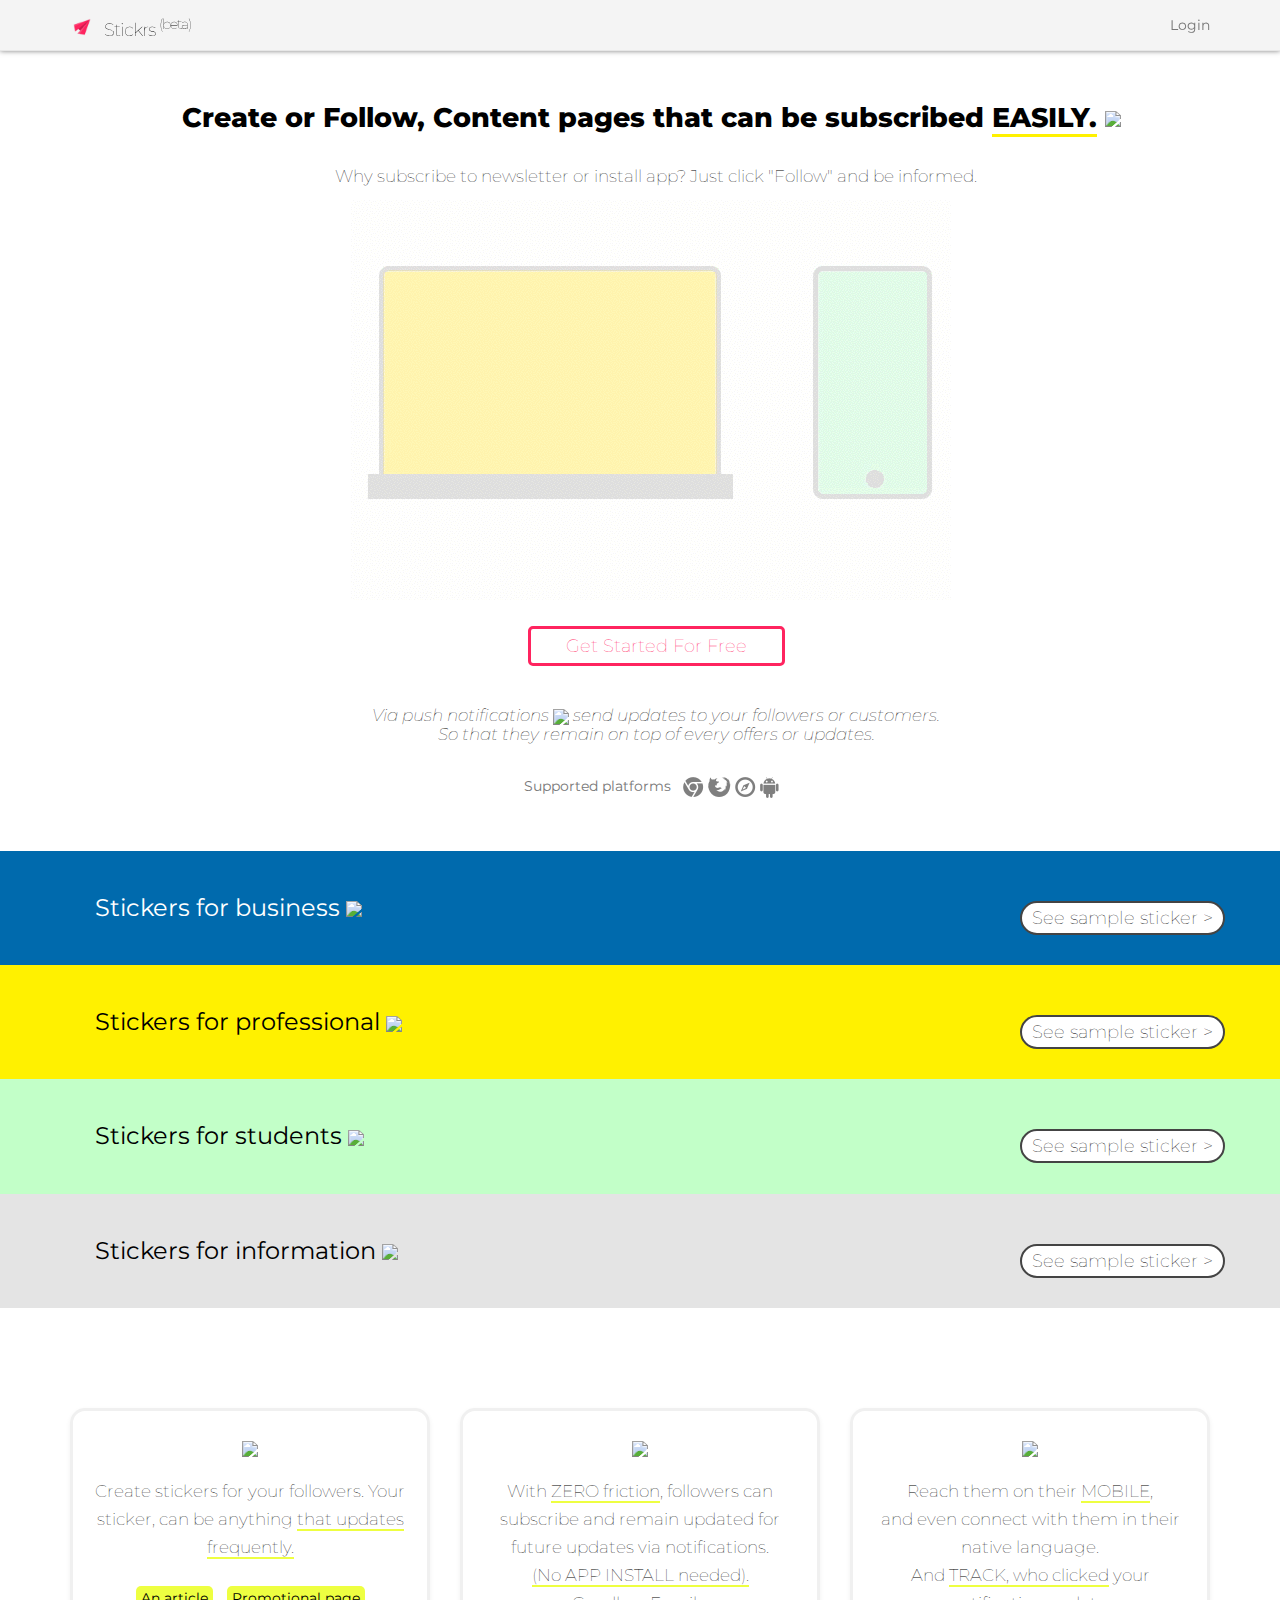
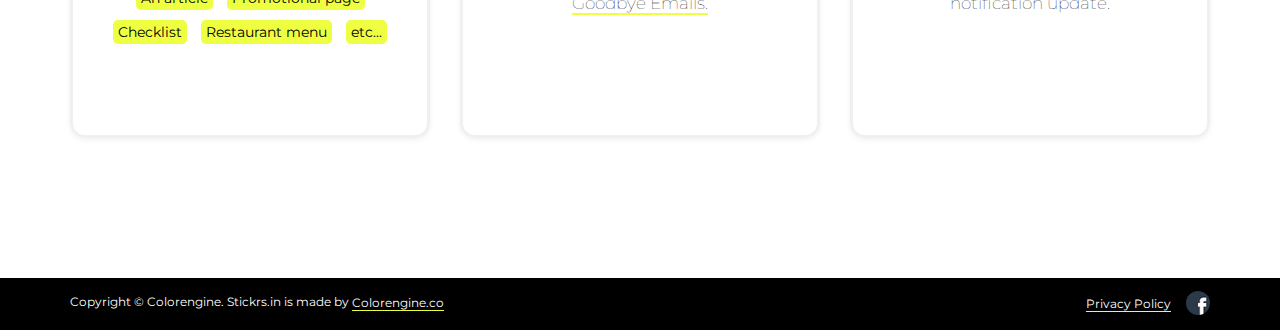
==== index.html @ da150a18 "content change" ====
<!DOCTYPE html>
<html lang="en">
  <head>
    <meta http-equiv="Content-Type" content="text/html; charset=UTF-8">
    <meta charset="UTF-8">
    <meta name="viewport" content="width=device-width">
    <title>Stickers</title>
    <link rel="stylesheet" href="./css/normalize.css">
    <link href='https://fonts.googleapis.com/css?family=Montserrat:400,700' rel='stylesheet' type='text/css'>
    <link rel="stylesheet" href="./css/bootstrap.min.css">
    <link rel="stylesheet" href="./css/index.css">
    <meta property="og:url" content="http://stickrs.in/">
    <meta property="og:title" content="Stickrs.in">
    <meta property="og:image" content="http://stickrs.in/img/fbog.png">
    <meta property="og:site_name" content="Stickrs.in">
    <meta property="og:description" content="Stickrs.in : Create or Follow, Content pages that can be subscribed easily, via push notifications send updates to followers. Your users FOLLOW and you BRODCAST. Easy way to keep and be updated.">
    <meta name="description" content="Stickrs.in : Create or Follow, Content pages that can be subscribed easily, via push notifications send updates to followers. Your users FOLLOW and you BRODCAST. Easy way to keep and be updated.">
        <meta name="keywords" content="push notification service, push notification app, push notifications web app, notifications web app, html5 push notifications, web app push notification,push service,push notification providers,web push,push notifications for web apps,content marketing,online content marketing,content marketing tools,content marketing platform,content marketing trends,content marketing b2b,email marketing content,mobile content marketing,video content marketing,content sharing sites,cms,internet marketing,web marketing,marketing online,affiliate marketing,digital marketing,viral marketing,online marketing tools,marketing tools,b2b and b2c marketing,b2c websites,business to consumer marketing,b2c online marketing,b2c marketing automation,email marketing software">
    <script src="./js/jquery.js"></script>
    <link rel="shortcut icon" href="./img/logo-16.png">
  </head>
  <body>
    <div class="navbar navbar-default navbar-fixed-top">
      <div class="container">
        <div class="navbar-header">
          <a class="navbar-brand" href="#"><img src="./img/logo-64.png" height="24px">Stickrs <sup>(beta)</sup></a>
          
        </div>   
        <ul class="nav navbar-nav navbar-right">
            <li><a href="https://my.stickrs.in/manage">Login</a></li>
            <!-- <li><a href="#"><i class="glyphicon glyphicon-menu-hamburger"></i></a></li> -->
          </ul>    
      </div>
    </div>
    <div class="container indexpage">
      
<div class="jumbotron">
	<div class="row">
	<div class="box col-md-12 col-xs-12">
        <h1>Create or Follow, Content pages that can be subscribed <span>EASILY.</span> <img src="https://assets-cdn.github.com/images/icons/emoji/unicode/1f60e.png?v6" width="32px" class="emoji"></h1>
        <p>Why subscribe to newsletter or install app? Just click "Follow" and be informed.</p>
        <img class="heroimg" src="img/stickr-front.gif" />
        <p>
          <a href="https://my.stickrs.in/manage" class="btn btn-lg signupJ" style="">Get Started For Free</a>
        </p>
          <p class="noapp">Via push notifications <img src="https://assets-cdn.github.com/images/icons/emoji/unicode/1f514.png?v6" class="emoji" width="24px;"> send updates to your followers or customers.<br/>So that they remain on top of every offers or updates.<br/><br/></p>
        <div class="support">
            Supported platforms&nbsp;&nbsp;
            <img src="./img/chrome.png" alt="" title="Works on Chrome">
            <img src="./img/firefox.png" alt="" title="Works on Firefox">
            <img src="./img/safari.png" alt="" title="Works on Safari">
            <img src="./img/android.png" alt="" title="Works on Android (Chrome)">
        </div>       
    </div>
    </div>
</div>
</div>
<div class="section blue">
  <div class="container">
    <header>
      Stickers for business <img src="https://assets-cdn.github.com/images/icons/emoji/unicode/1f4bc.png?v6" class="emoji">
    </header>
    <a href="https://my.stickrs.in/9/break-it" target="_blank" class="btn btn-lg">See sample sticker &#62;</a>
  </div>
</div>
<div class="section orange">
  <div class="container">
    <header>
      Stickers for professional <img src="https://assets-cdn.github.com/images/icons/emoji/unicode/1f472.png?v6" class="emoji">
    </header>
    <a target="_blank" href="https://my.stickrs.in/7/break-it" class="btn btn-lg">See sample sticker &#62;</a>
  </div>
</div>
<div class="section green">
  <div class="container">
    <header>
      Stickers for students <img src="https://assets-cdn.github.com/images/icons/emoji/unicode/1f466.png?v6" class="emoji">
    </header>
    <a  href="https://my.stickrs.in/8/break-it" class="btn btn-lg" target="_blank" >See sample sticker &#62;</a>
  </div>
</div>
<div class="section grey">
  <div class="container">
    <header>
      Stickers for information <img src="https://assets-cdn.github.com/images/icons/emoji/unicode/1f4d6.png?v6" class="emoji">
    </header>
    <a href="https://my.stickrs.in/10/break-it" target="_blank" class="btn btn-lg">See sample sticker &#62;</a>
  </div>
</div>
<br/><br/><br/>
<div class="container">
<div class="content">
	<div class="row banners banner1">
		<div class="col-md-4 col-xs-12 boxer">
      <div>
        <img src="https://assets-cdn.github.com/images/icons/emoji/unicode/1f4c4.png?v6" class="emoji">
        <p>Create stickers for your followers. Your sticker, can be anything <span>that updates frequently.</span>
            <ul>
              <li>An article</li>
              <li>Promotional page</li>
              <li>Checklist</li>
              <li>Restaurant menu</li>
              <li>etc...</li>
            </ul>
        </p>
      </div>
		</div>
    <div class="col-md-4 col-xs-12 boxer">
      <div>
            <img src="https://assets-cdn.github.com/images/icons/emoji/unicode/1f514.png?v6" class="emoji">
            <p>With <span>ZERO friction</span>, followers can subscribe
      and remain updated for future updates via notifications. <br/><span>(No APP INSTALL needed).<br/>Goodbye Emails.</span></p>
      </div>
    </div>
    <div class="col-md-4 col-xs-12 boxer">
      <div>
            <img src="https://assets-cdn.github.com/images/icons/emoji/unicode/1f3af.png?v6" class="emoji">
            <p>Reach them on their <span>MOBILE</span>,<br>
      and even connect with them in their native language.<br/>
          And <span>TRACK, who clicked</span> your notification update.
      </p>
      </div>
    </div>
	</div>
</div>

    </div> 
    <footer>
      <div class="container">
        <div class="frow">
          Copyright © Colorengine. Stickrs.in is made by <a href="http://colorengine.co" target="_blank">Colorengine.co</a>
        </div>
        <div class="pull-right frowl">
          <div class="links">
            <a href="privacy.html">Privacy Policy</a>
            &nbsp;&nbsp;&nbsp;
            <a href="https://www.facebook.com/stickrs.in" class="social" target="_blank"><img src="img/facebook.jpg"/></a>
          </div>
        </div>
      </div>
    </footer>
    
  <script src="./js/flat-ui.min.js"></script>
  <script>
  (function(i,s,o,g,r,a,m){i['GoogleAnalyticsObject']=r;i[r]=i[r]||function(){
  (i[r].q=i[r].q||[]).push(arguments)},i[r].l=1*new Date();a=s.createElement(o),
  m=s.getElementsByTagName(o)[0];a.async=1;a.src=g;m.parentNode.insertBefore(a,m)
  })(window,document,'script','//www.google-analytics.com/analytics.js','ga');

  ga('create', 'UA-71706753-1', 'auto');
  ga('send', 'pageview');

</script>
</body></html>
---- css/index.css ----
body{
	padding-top: 60px;
	font-family: 'Montserrat', sans-serif;
	background: #fff;
}
.indexpage{}


.navbar-default .navbar-brand{
  font-weight: 100;
    color: black;
    letter-spacing: -1px;
    font-size: 18px;
}
.navbar-right.navbar-nav>li>a{
	font-size: 14px;
}
.navbar-nav>li>a:hover{
	color:#FF245F !important;
}
.navbar-header {
    float: left;
}
.navbar-nav>li>a {
    padding-top: 15px;
    padding-bottom: 15px;
}
.navbar-right {
    float: right!important;
    margin-right: -15px;
}
.navbar-nav>li {
    float: left;
}
.navbar-brand > img{
  display: inline;
  margin-right: 10px;
  vertical-align: -3px;
}
.navbar-default{
background: #f4f4f4;
    box-shadow: 0 0px 5px rgba(0,0,0,0.5);
}
.container .jumbotron, .container-fluid .jumbotron {
    padding-right: 10px;
    padding-left: 10px;
    padding:2% 2% 2% 4%;
    border-radius: 0px;
    background-color: transparent;
    color: black;
    font-size: 18px;
    background-repeat: no-repeat;
    background-position: center;
    background-attachment: fixed;
    vertical-align: middle;
    border-radius: 8px;
    text-align: center;

}
.jumbotron img.heroimg{
	margin:6px 0px;
	margin-top: 0px;
	max-width: 100%;
}
.jumbotron h1 {
    font-size: 150%;
    margin: 5px 0px;
    color: black;
    padding: 15px 15px;
    border-radius: 50px;
    margin-bottom: 20px;
    position: relative;
    font-weight: 800;
}
.jumbotron h1 span{
	border-bottom: 3px solid #FFF100; 
}
.support{
	font-size: 14px;
	color: #777;
}
.jumbotron p {
    margin-bottom: 15px;
    line-height: 18px;
    font-size: 95%;
    font-weight: 100;
    padding-left: 10px;
}
.jumbotron a{
	margin-bottom: 10px;
}
.jumbotron p.noapp{
	font-weight: 100;
	font-style: italic;
	margin-top: 30px;
}
.jumbotron .box{
	vertical-align: middle;
}
.jumbotron .box1{
	text-align: center;
}
.signupJ{
	display: inline-block;
	padding: 5px 35px;
	
	font-weight: 100 !important;
	border-radius: 5px !important;
	font-size: 18px;
	border: 3px solid #FF245F;
	background: white;
    -webkit-transition: all 0.15s ease-in-out;
    -moz-transition: all 0.15s ease-in-out;
    -ms-transition: all 0.15s ease-in-out;
    -o-transition: all 0.15s ease-in-out;
    transition: all 0.15s ease-in-out;
	margin-top: 20px;
	margin-bottom: 0px;
	top: 0px;
	position: relative;
	color: #FF245F !important;
}
.signupJ:hover{
	box-shadow: 0 5px 5px rgba(0,0,0,0.1);
	top:-2px;
	
	background: #FF245F;
	border: 3px solid #FF245F;
	color: white !important;
}
.boxer{
	font-size: 14px;
	text-align: center;
	
	margin-top: 10px;
	margin-bottom: 10px;
	
}
.boxer > div{
	border: 3px solid #f0f0f0;
    border-radius: 15px;
    padding: 30px 20px 0px;
    padding-top: 30px;

	min-height: 330px;
    box-shadow: 0 2px 5px rgba(0,0,0,0.06);
}
.boxer img{
	width: 64px;
	margin-bottom: 20px;
}
.boxer p{
	max-width: 320px;
	margin: auto;
}
.boxer p span{
	border-bottom: 2px solid #eeff41;
}
.boxer ul,.boxer li{
	padding: 0px;
	margin: 0px;
	list-style: none;
	display: block;
}
.boxer ul{
	max-width: 320px;
	margin: auto;

	margin-top: 20px;
}
.boxer li{
	display: inline-block;
	background: #eeff41;
	padding: 2px 5px;
	border-radius: 5px;
	margin: 5px;
}
.box1 >div {
    position: relative;
    padding-bottom: 56.25%;
    overflow: hidden;
    height: 0px;
    width: 100%;
}

.box1 > div iframe, .box1 > div object, .box1 > div embed {
    position: absolute;
    top: 0;
    left: 0;
    width: 100%;
    height: 100%;
}
.content{
	margin-top: 30px;
}
footer{
	background: black;
	color: white;
	font-size: 12px;
	margin-top: 30px;
}
footer a{
	color: #fff;
	border-bottom: 1px solid #eeff41;
}
footer a:hover{
	color: #eeff41;
}
.frow{
	padding: 15px 0px;
	width: 60%;
	display: inline-block;
}
.frowl{
	width: 40%;
    text-align: right;
    padding: 15px 0px;
}
.banners{
	color: black;
}
.banners p{
	font-size: 120%;
	font-weight: 100;
	color: black;
	line-height: 28px;
}
.banners .img{
	text-align: right;
}
.banners .img img{
	max-width: 100%;
}

.banners.right{
	text-align: right;
}
.banners.right .img{
	text-align: left;
}
.banners{
	margin-bottom: 100px;
}
.section{
	background: orange;
	color: white;
}
.section header{
	padding: 20px;
	font-size: 24px;
	width: 70%;
}
.section .container{
	padding: 20px;
	position: relative;
}
.section .btn{
	float: right;
	background: white;
	color: black;
	padding: 3px 10px;
	border-radius: 25px;
	font-weight: 100;
	border: 2px solid #444;
	position: absolute;
	right: 0px;
	top: 50px;
	-webkit-transition: all 0.15s ease-in-out;
    -moz-transition: all 0.15s ease-in-out;
    -ms-transition: all 0.15s ease-in-out;
    -o-transition: all 0.15s ease-in-out;
    transition: all 0.15s ease-in-out;
}
.section .btn:hover{
	right: 3px;
}
@-webkit-keyframes shake {
    0%, 100% {-webkit-transform: translateX(0);transform: translateX(0);}
    10%, 50%, 90% {-webkit-transform: translateX(-3px);transform: translateX(-3px);}
    30%, 70% {-webkit-transform: translateX(3px);transform: translateX(3px);}
}

@keyframes shake {
    0%, 100% {-webkit-transform: translateX(0);transform: translateX(0);}
    10%, 50%, 90% {-webkit-transform: translateX(-3px);transform: translateX(-3px);}
    30%, 70% {-webkit-transform: translateX(3px);transform: translateX(3px);}
}

.shake {
    -webkit-animation-name: shake;
            animation-name: shake;
}
.section:hover .btn{
	-webkit-animation-duration: 0.5s;
            animation-duration: 0.5s;
    -webkit-animation-fill-mode: both;
            animation-fill-mode: both;
    -webkit-animation-name: shake;
            animation-name: shake;
        
}
.section.blue{
	background: #006AAD;

}
.section.orange{
	background: #FFF100;
	color: black;
}
.section.grey{
	background: #e4e4e4;
	color: black;
}
.section.green{
	background: #C2FFC8;
	color: black;
}

footer a{
    vertical-align: middle;
}
footer a img{
    border-radius: 50%;
    -webkit-filter: grayscale(80%);
filter: grayscale(80%);
width: 24px;
margin-top: -2px;
opacity: 1;
}
footer a.social{
	text-decoration: none !important;
	border: none;
}

@media (max-width: 350px){
	.container {
		padding-right: 0px;
		padding-left: 0px;
	}
	.container .jumbotron, .container-fluid .jumbotron{
		padding: 0px;
	}
	.section header{
		padding: 20px;
		font-size: 16px;
		width: 80%;
    	line-height: 16px;
	}
	.section .container{
		padding: 0px;
	}
}
@media (max-width: 560px){
	.section header{
		padding: 20px;
		font-size: 16px;
    	line-height: 16px;
	}
	.section .container{
		padding: 0px;
	}
}
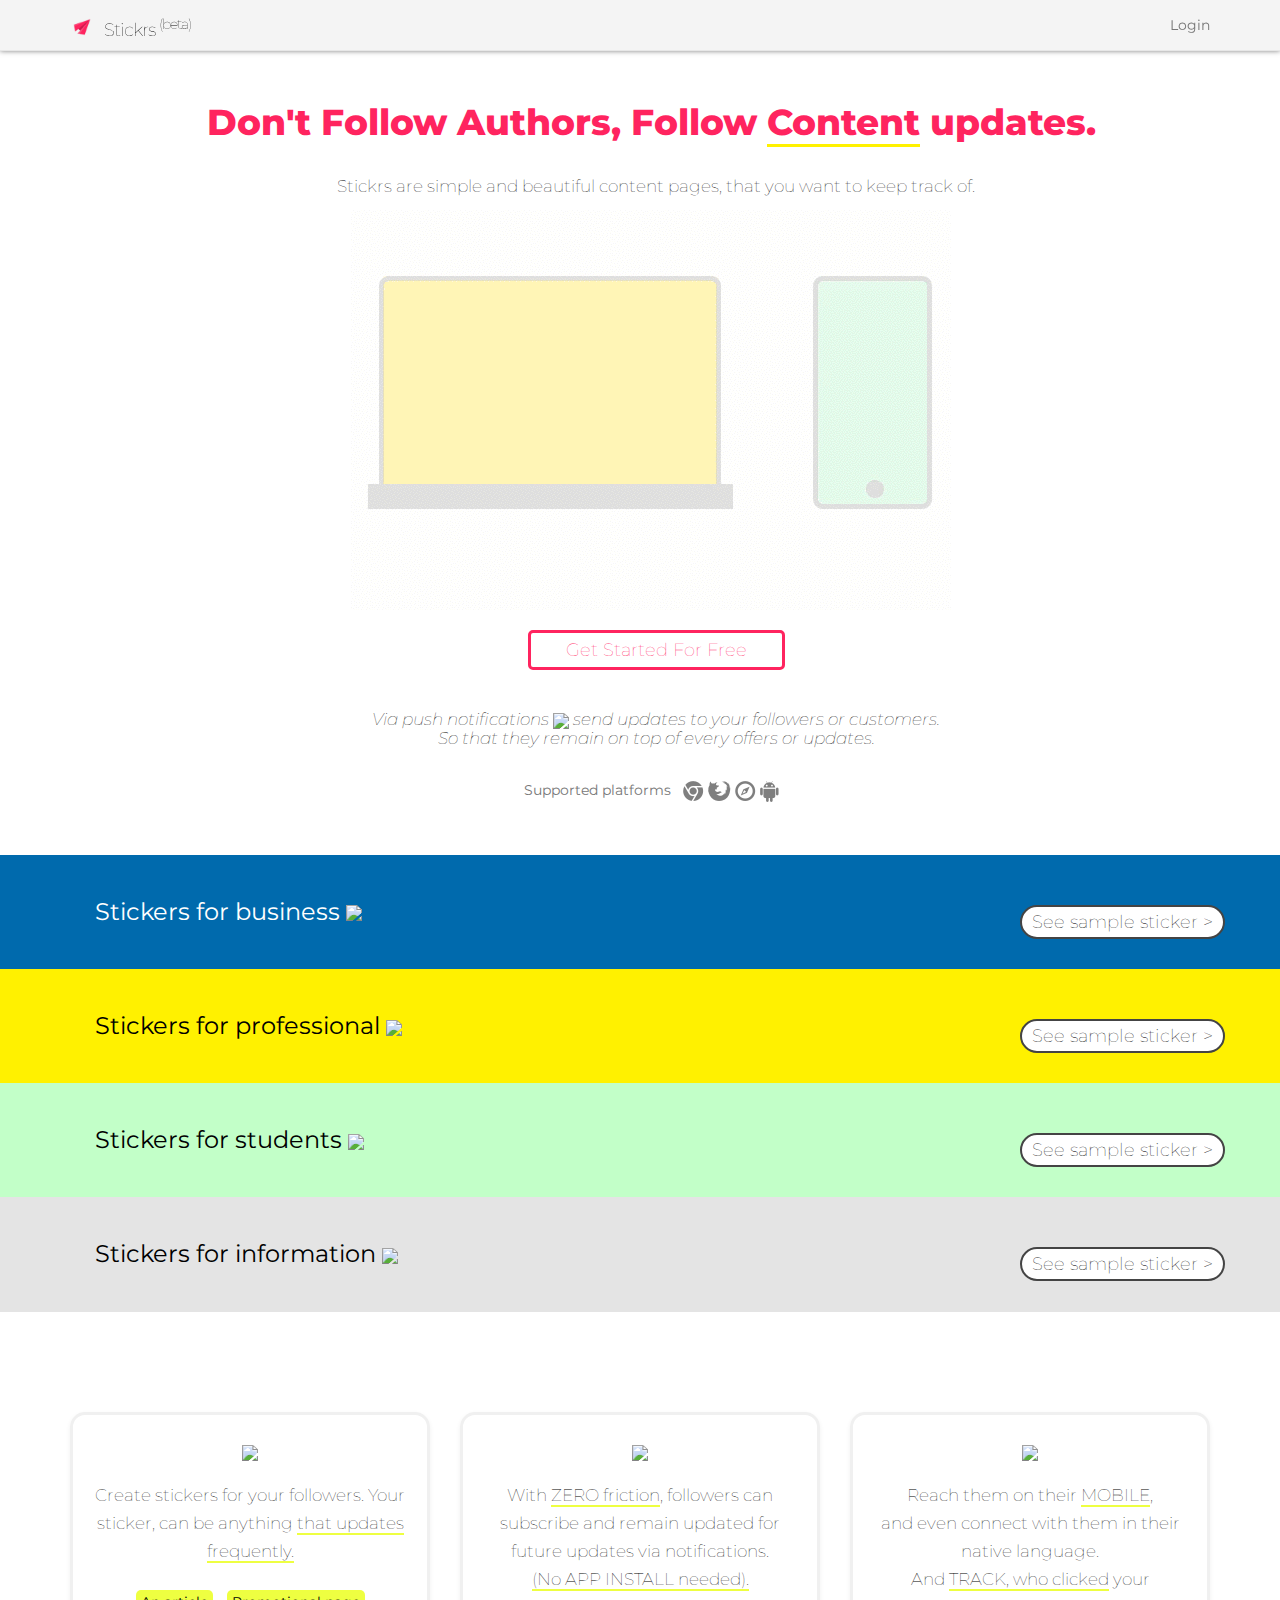
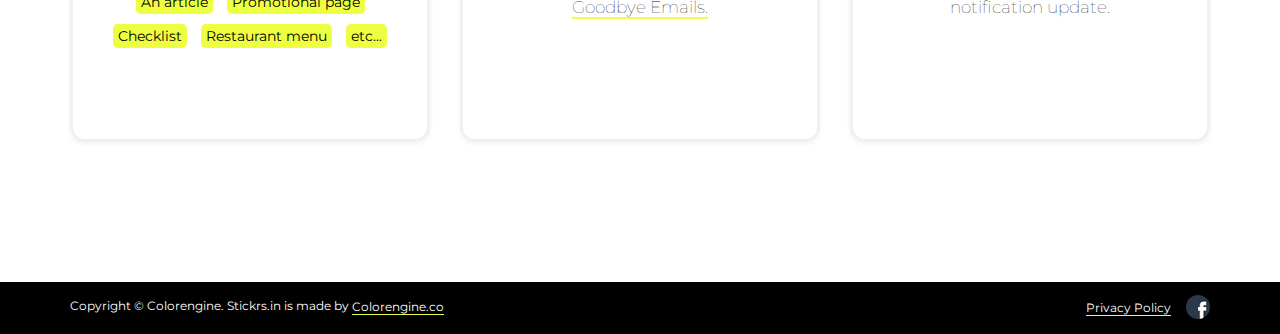
==== commit b1d381e0: "content upadtes" ====
--- a/index.html
+++ b/index.html
@@ -37,8 +37,8 @@
 <div class="jumbotron">
 	<div class="row">
 	<div class="box col-md-12 col-xs-12">
-        <h1>Create or Follow, Content pages that can be subscribed <span>EASILY.</span> <img src="https://assets-cdn.github.com/images/icons/emoji/unicode/1f60e.png?v6" width="32px" class="emoji"></h1>
-        <p>Why subscribe to newsletter or install app? Just click "Follow" and be informed.</p>
+        <h1>Don't Follow Authors, Follow <span>Content</span> updates.</h1>
+        <p>Stickrs are simple and beautiful content pages, that you want to keep track of.</p>
         <img class="heroimg" src="img/stickr-front.gif" />
         <p>
           <a href="https://my.stickrs.in/manage" class="btn btn-lg signupJ" style="">Get Started For Free</a>
--- a/css/index.css
+++ b/css/index.css
@@ -58,14 +58,14 @@
 
 }
 .jumbotron img.heroimg{
-	margin:6px 0px;
+	margin:0px 0px;
 	margin-top: 0px;
 	max-width: 100%;
 }
 .jumbotron h1 {
-    font-size: 150%;
+    font-size: 200%;
     margin: 5px 0px;
-    color: black;
+    color: #ff245f;
     padding: 15px 15px;
     border-radius: 50px;
     margin-bottom: 20px;
@@ -359,4 +359,4 @@
 	.section .container{
 		padding: 0px;
 	}
-}+}
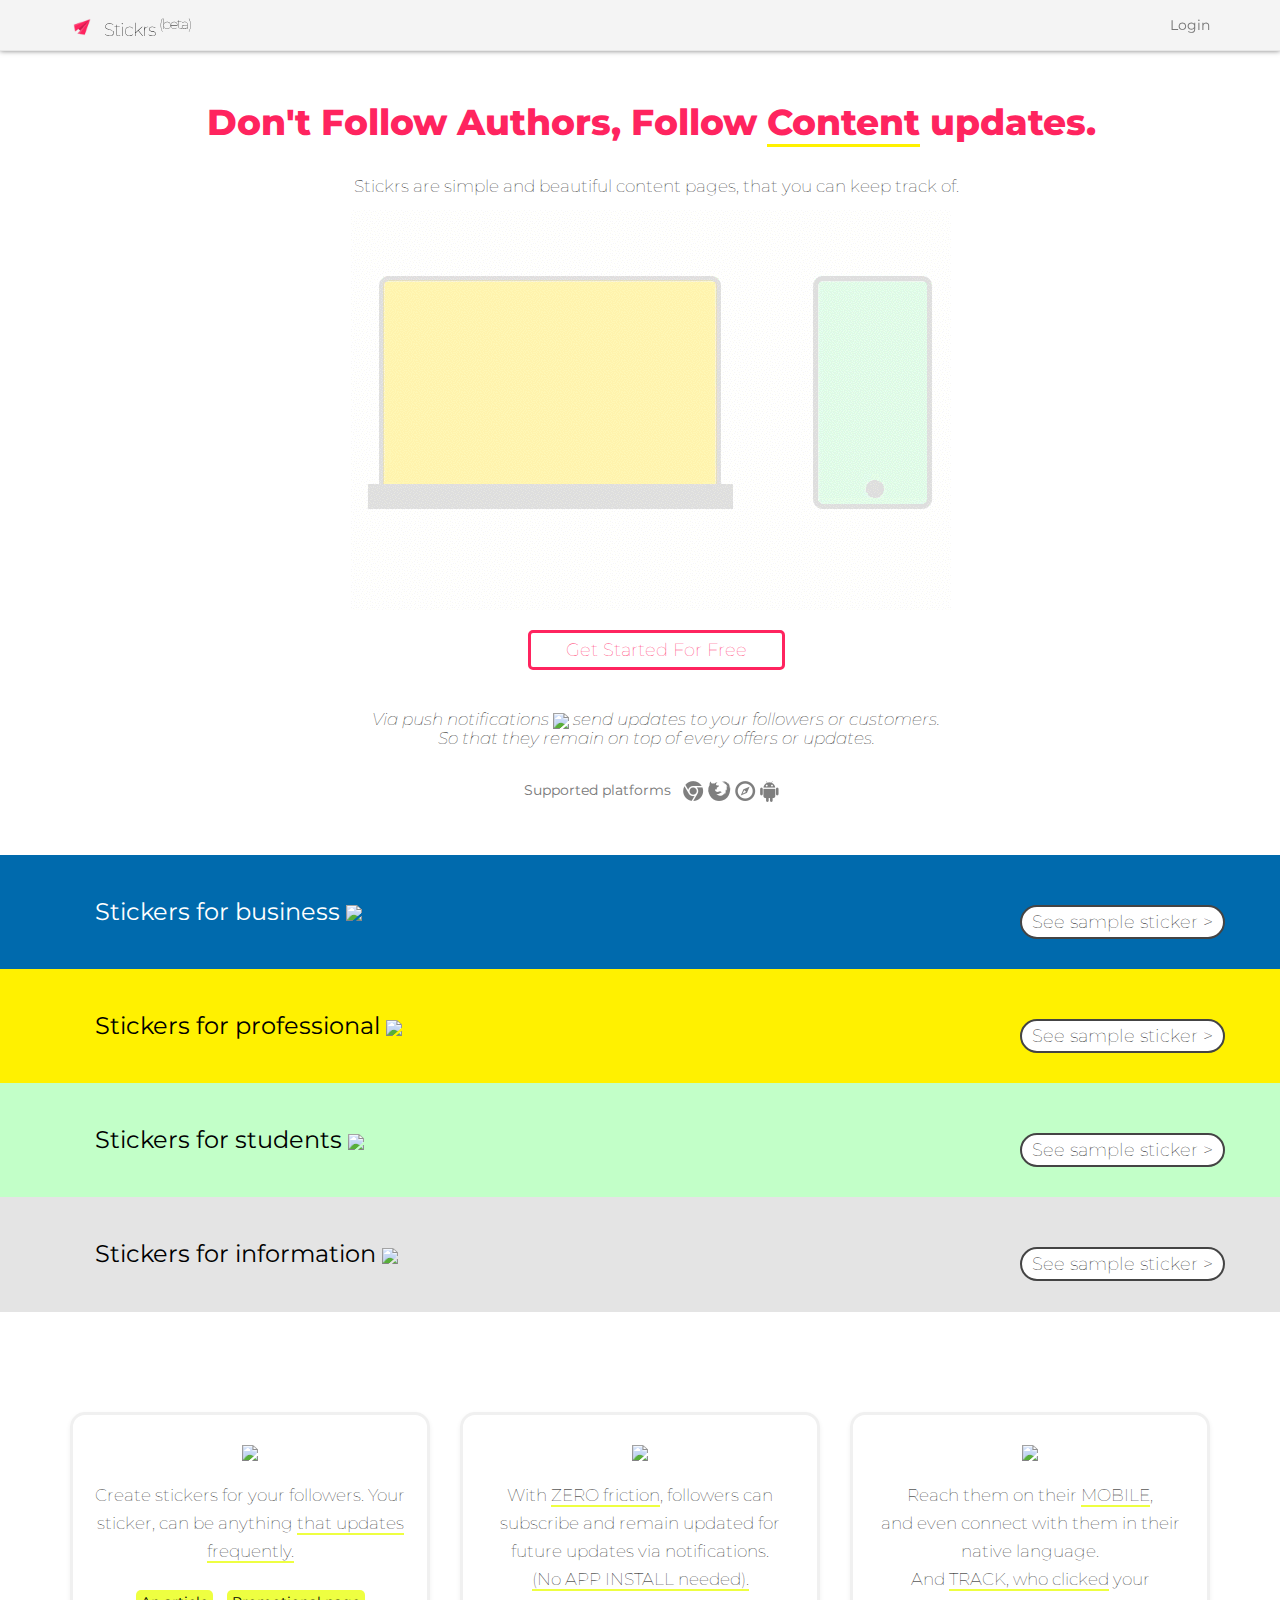
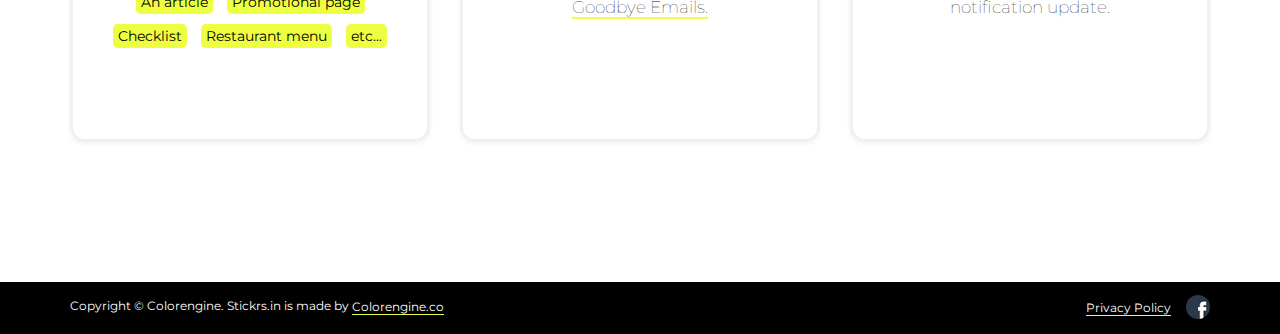
==== commit 998dfde3: "grammer updates" ====
--- a/index.html
+++ b/index.html
@@ -38,7 +38,7 @@
 	<div class="row">
 	<div class="box col-md-12 col-xs-12">
         <h1>Don't Follow Authors, Follow <span>Content</span> updates.</h1>
-        <p>Stickrs are simple and beautiful content pages, that you want to keep track of.</p>
+        <p>Stickrs are simple and beautiful content pages, that you can keep track of.</p>
         <img class="heroimg" src="img/stickr-front.gif" />
         <p>
           <a href="https://my.stickrs.in/manage" class="btn btn-lg signupJ" style="">Get Started For Free</a>
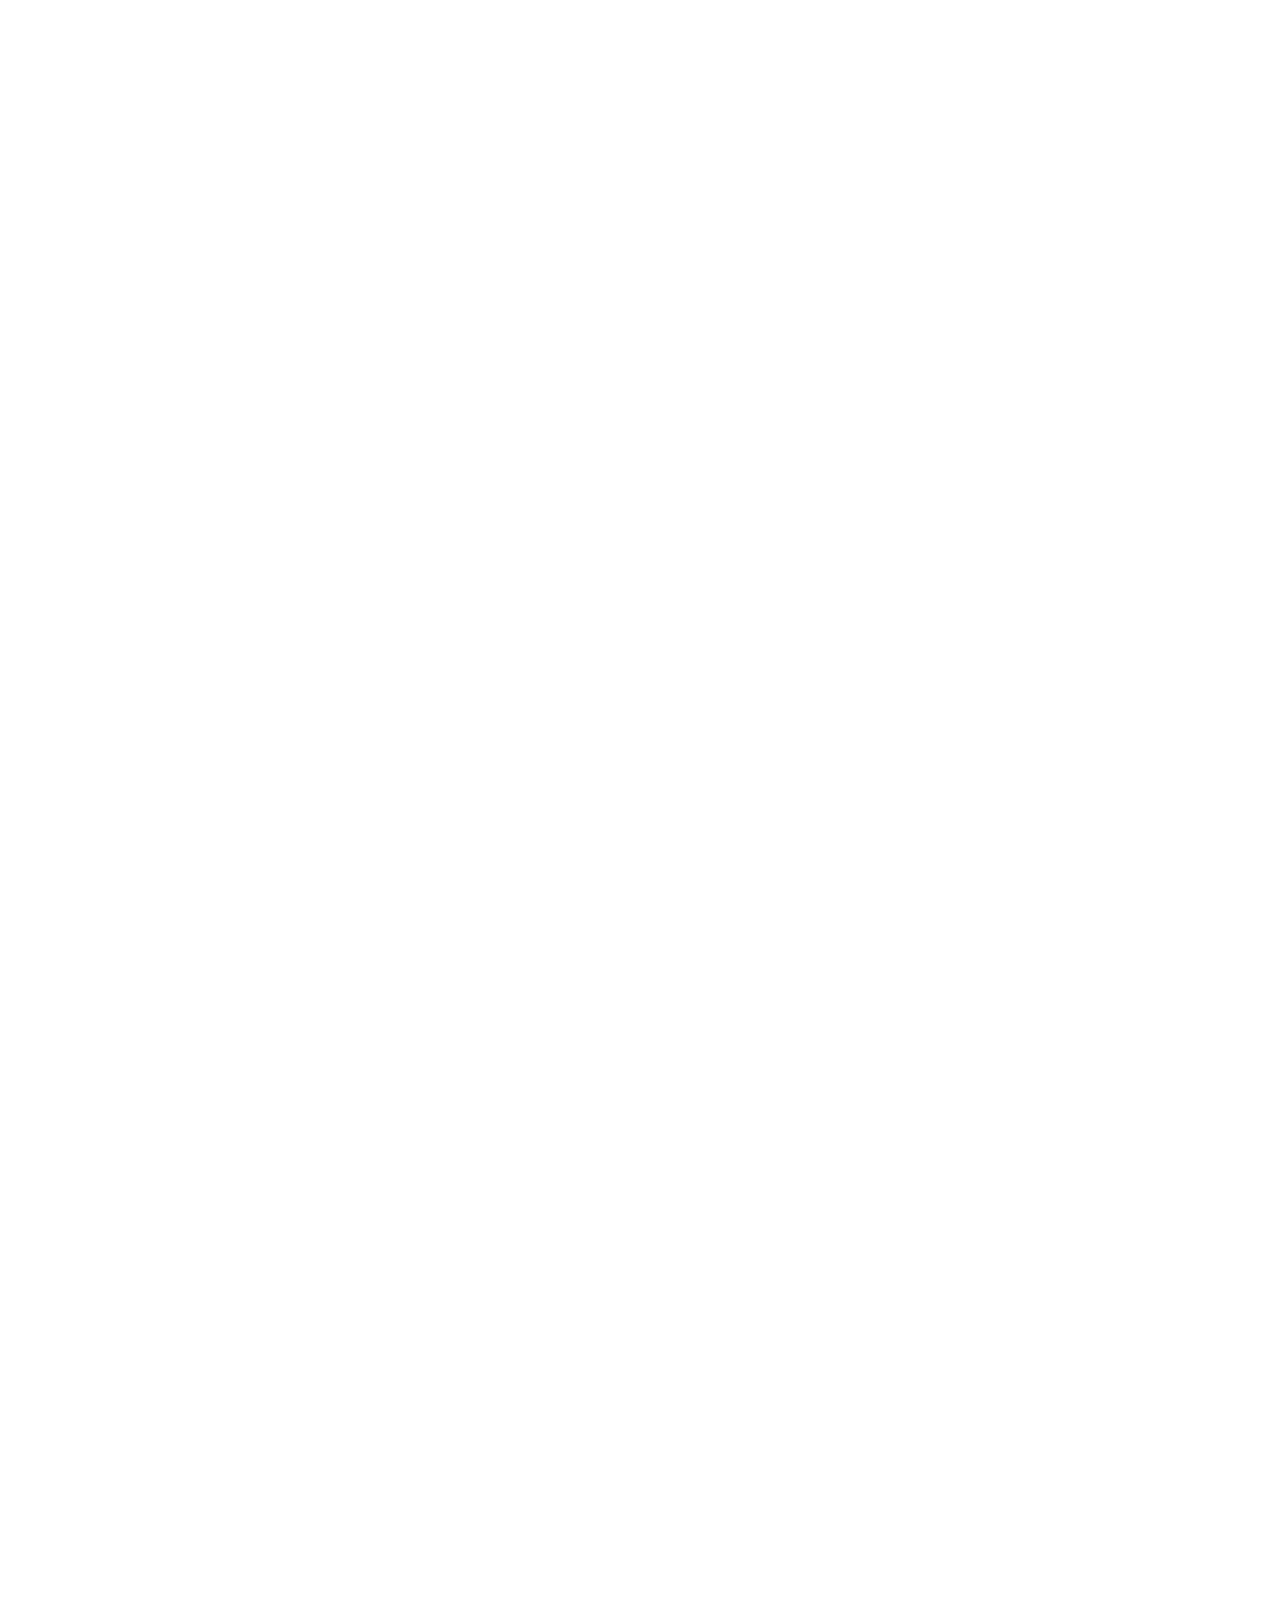
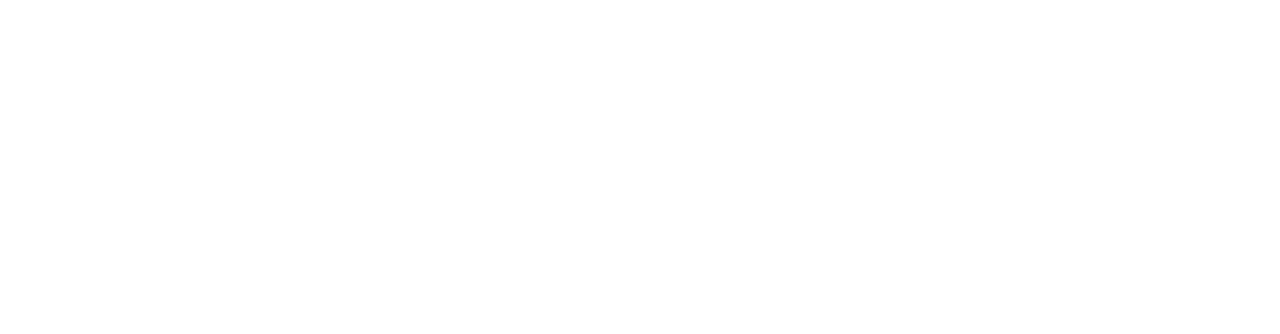
==== commit daafe7f7: "optimise" ====
--- a/index.html
+++ b/index.html
@@ -148,7 +148,14 @@
   })(window,document,'script','//www.google-analytics.com/analytics.js','ga');
 
   ga('create', 'UA-71706753-1', 'auto');
+  ga('require', 'GTM-5X6CX8R');
   ga('send', 'pageview');
 
 </script>
+<style>.async-hide { opacity: 0 !important} </style>
+<script>(function(a,s,y,n,c,h,i,d,e){s.className+=' '+y;h.start=1*new Date;
+h.end=i=function(){s.className=s.className.replace(RegExp(' ?'+y),'')};
+(a[n]=a[n]||[]).hide=h;setTimeout(function(){i();h.end=null},c);h.timeout=c;
+})(window,document.documentElement,'async-hide','dataLayer',4000,
+{'GTM-5X6CX8R':true});</script>
 </body></html>
